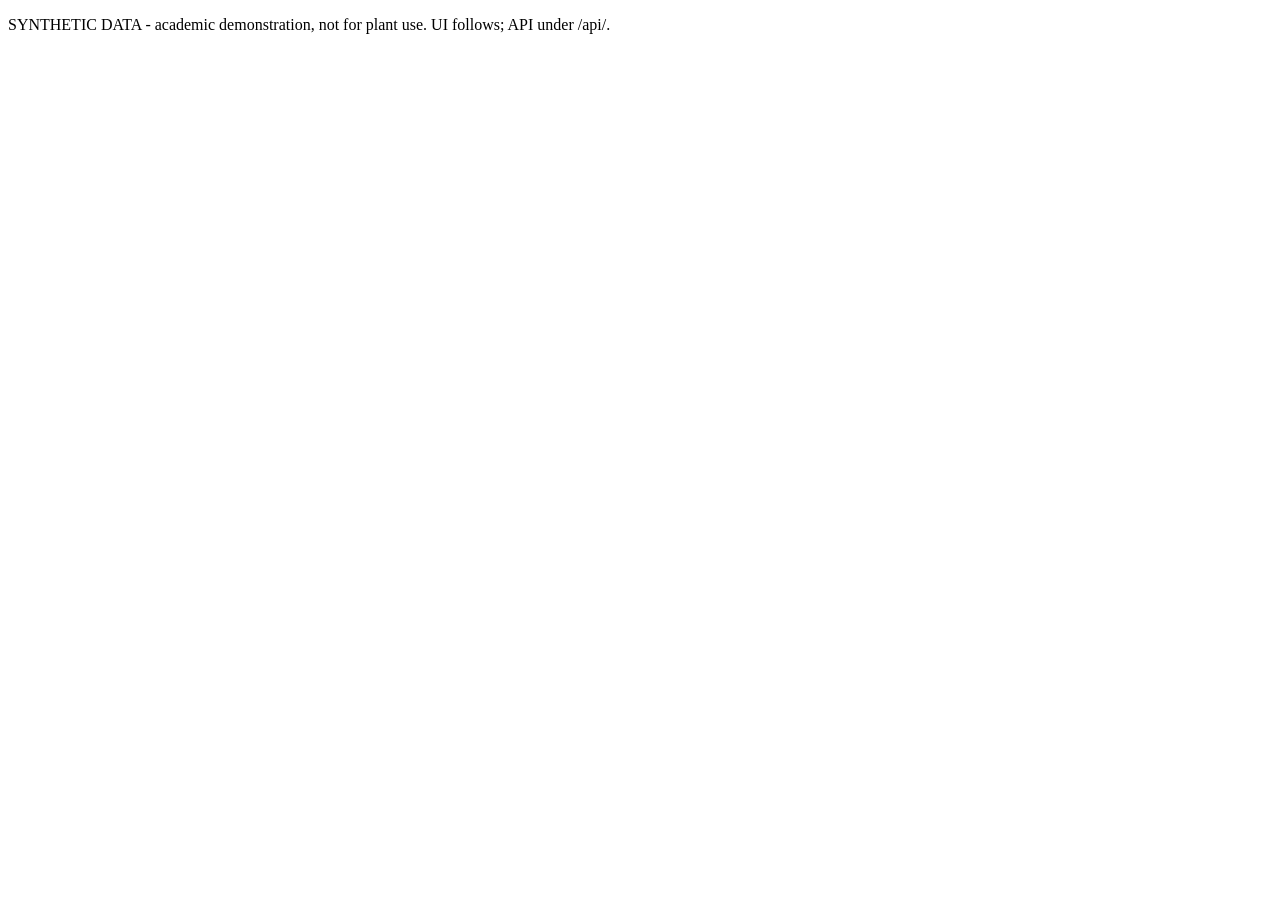
==== web/static/index.html @ 05fdc31d "feat(web): API server with mock mode and contract tests Co-Authored-By: Claude Opus 5.5 <noreply@ant" ====
<!doctype html>
<html lang="en"><head><meta charset="utf-8"><title>Biofouling UDE Demo</title></head>
<body><p>SYNTHETIC DATA - academic demonstration, not for plant use. UI follows; API under /api/.</p></body></html>
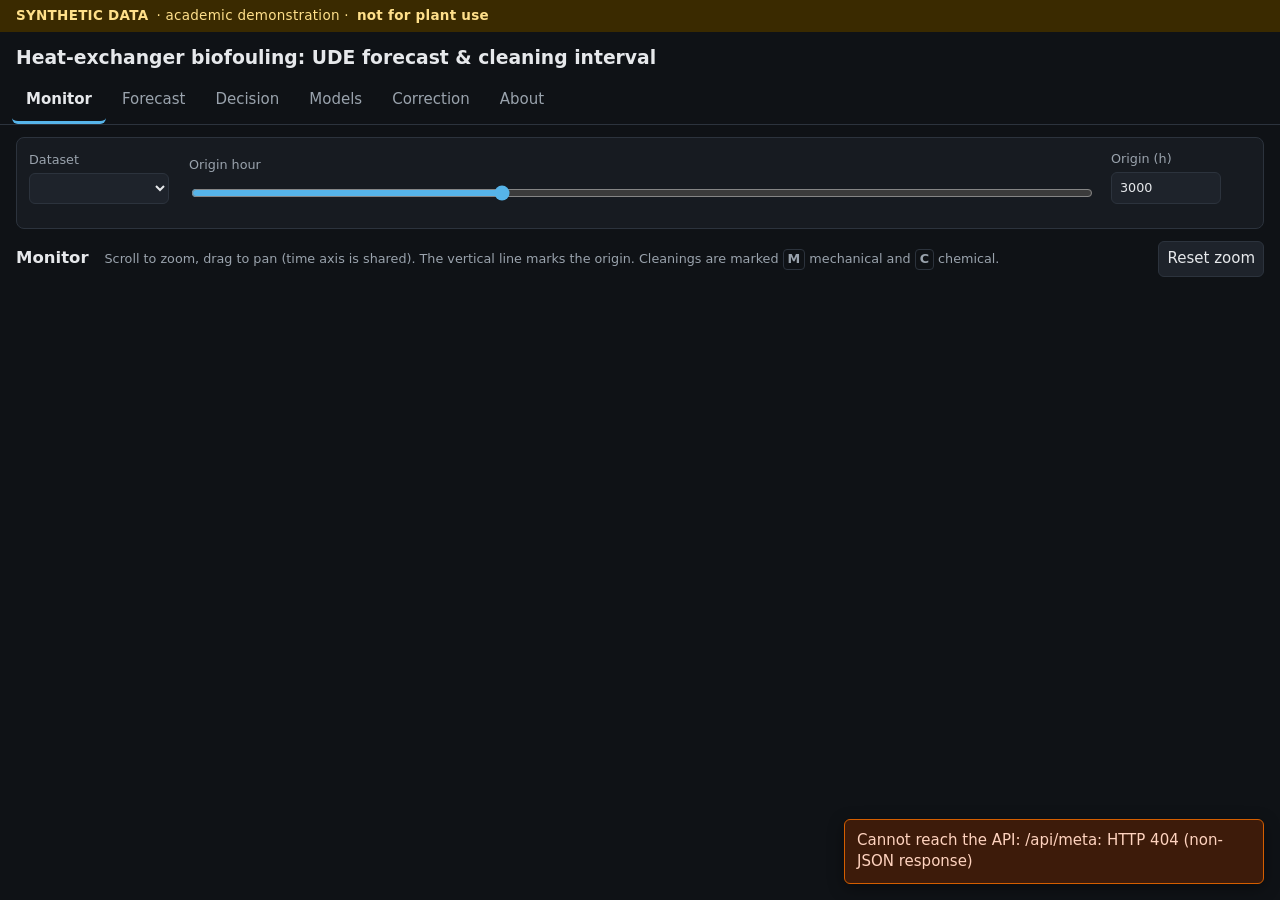
==== commit 0436880d: "feat(web): interactive dashboard (monitor, forecast, decision, models, correction, about) Co-Authore" ====
--- a/web/static/index.html
+++ b/web/static/index.html
@@ -1,3 +1,186 @@
 <!doctype html>
-<html lang="en"><head><meta charset="utf-8"><title>Biofouling UDE Demo</title></head>
-<body><p>SYNTHETIC DATA - academic demonstration, not for plant use. UI follows; API under /api/.</p></body></html>
+<html lang="en">
+<head>
+  <meta charset="utf-8">
+  <meta name="viewport" content="width=device-width, initial-scale=1">
+  <title>Biofouling UDE Demo</title>
+  <link rel="stylesheet" href="style.css">
+  <script src="vendor/chart.umd.min.js"></script>
+  <script src="vendor/hammer.min.js"></script>
+  <script src="vendor/chartjs-plugin-zoom.min.js"></script>
+</head>
+<body>
+  <header class="site-header">
+    <div class="banner" role="note" aria-label="Data provenance">
+      <strong>SYNTHETIC DATA</strong> · academic demonstration · <strong>not for plant use</strong>
+      <span id="mode-badge" class="badge badge-mode" hidden></span>
+    </div>
+    <div class="title-row">
+      <h1>Heat-exchanger biofouling: UDE forecast &amp; cleaning interval</h1>
+      <p id="disclaimer" class="disclaimer"></p>
+    </div>
+    <nav class="tabs" role="tablist" aria-label="Sections">
+      <button role="tab" id="tab-monitor" aria-controls="panel-monitor" aria-selected="true">Monitor</button>
+      <button role="tab" id="tab-forecast" aria-controls="panel-forecast" aria-selected="false" tabindex="-1">Forecast</button>
+      <button role="tab" id="tab-decision" aria-controls="panel-decision" aria-selected="false" tabindex="-1">Decision</button>
+      <button role="tab" id="tab-models" aria-controls="panel-models" aria-selected="false" tabindex="-1">Models</button>
+      <button role="tab" id="tab-correction" aria-controls="panel-correction" aria-selected="false" tabindex="-1">Correction</button>
+      <button role="tab" id="tab-about" aria-controls="panel-about" aria-selected="false" tabindex="-1">About</button>
+    </nav>
+  </header>
+
+  <main>
+    <!-- shared dataset / origin controls -->
+    <section class="controls shared" aria-label="Dataset and origin">
+      <label>Dataset
+        <select id="dataset"></select>
+      </label>
+      <p id="dataset-desc" class="hint"></p>
+      <label class="grow">Origin hour <output id="origin-out" for="origin"></output>
+        <input type="range" id="origin" min="11" max="8759" step="1" value="3000">
+      </label>
+      <label>Origin (h)
+        <input type="number" id="origin-num" min="11" max="8759" step="1" value="3000">
+      </label>
+    </section>
+
+    <!-- 1 Monitor -->
+    <section role="tabpanel" id="panel-monitor" aria-labelledby="tab-monitor">
+      <div class="panel-head">
+        <h2>Monitor</h2>
+        <p class="hint">Scroll to zoom, drag to pan (time axis is shared). The vertical line marks the origin. Cleanings are marked
+          <span class="key">M</span> mechanical and <span class="key">C</span> chemical.</p>
+        <button id="reset-zoom" type="button">Reset zoom</button>
+      </div>
+      <div class="chart-grid" id="monitor-charts"></div>
+    </section>
+
+    <!-- 2 Forecast -->
+    <section role="tabpanel" id="panel-forecast" aria-labelledby="tab-forecast" hidden>
+      <div class="panel-head"><h2>Forecast</h2></div>
+      <form class="controls" id="forecast-form" onsubmit="return false">
+        <label>Horizon <output id="horizon-out" for="horizon"></output>
+          <input type="range" id="horizon" min="24" max="720" step="24" value="168">
+        </label>
+        <label>Model
+          <select id="model">
+            <option value="ude">UDE ensemble</option>
+            <option value="ode">Plain ODE</option>
+            <option value="persistence">Persistence</option>
+          </select>
+        </label>
+        <label>Future inputs
+          <select id="exog">
+            <option value="climatology">Climatology (seasonal T, nominal flow)</option>
+            <option value="oracle">Oracle (measured future T, flow)</option>
+          </select>
+        </label>
+        <label>Temperature offset <output id="toff-out" for="toff"></output>
+          <input type="range" id="toff" min="-5" max="5" step="0.5" value="0">
+        </label>
+        <fieldset class="cleanings">
+          <legend>Planned cleanings in the horizon</legend>
+          <div class="row">
+            <label>Hour <input type="number" id="clean-hour" step="1"></label>
+            <label>Type
+              <select id="clean-type"><option value="mechanical">mechanical</option><option value="chemical">chemical</option></select>
+            </label>
+            <button type="button" id="clean-add">Add</button>
+            <button type="button" id="clean-dataset">Use dataset's schedule</button>
+            <button type="button" id="clean-clear">Clear</button>
+          </div>
+          <ul id="clean-list" aria-live="polite"></ul>
+        </fieldset>
+        <button type="button" id="run-forecast" class="primary">Run forecast</button>
+      </form>
+      <div id="ttl-readout" class="readout" aria-live="polite"></div>
+      <div id="forecast-notes" class="notes"></div>
+      <div class="chart-grid" id="forecast-charts"></div>
+    </section>
+
+    <!-- 3 Decision -->
+    <section role="tabpanel" id="panel-decision" aria-labelledby="tab-decision" hidden>
+      <div class="panel-head">
+        <h2>Decision</h2>
+        <p class="advisory" role="note"><strong>Advisory only:</strong> operator review and plant procedures remain mandatory.</p>
+      </div>
+      <form class="controls" onsubmit="return false">
+        <label>Risk tolerance ε <output id="eps-out" for="eps"></output>
+          <input type="range" id="eps" min="0" max="0.5" step="0.01" value="0.05">
+        </label>
+        <label>Shortest interval (d) <input type="number" id="tmin" min="1" max="90" value="1"></label>
+        <label>Longest interval (d) <input type="number" id="tmax" min="1" max="90" value="90"></label>
+        <button type="button" id="run-decision" class="primary">Evaluate intervals</button>
+      </form>
+      <div id="decision-summary" class="readout" aria-live="polite"></div>
+      <div class="chart-card wide" id="decision-chart-card"></div>
+      <div id="decision-compare"></div>
+      <div id="decision-notes" class="notes"></div>
+    </section>
+
+    <!-- 4 Models -->
+    <section role="tabpanel" id="panel-models" aria-labelledby="tab-models" hidden>
+      <div class="panel-head"><h2>Models</h2></div>
+      <div id="verdict" class="verdict"></div>
+      <div class="controls">
+        <label>Quantity
+          <select id="metric-q"><option value="rf">Rf (vs truth)</option><option value="u">U (vs measured)</option><option value="dp">dP (vs measured)</option></select>
+        </label>
+        <label>Metric
+          <select id="metric-m"><option value="rmse">RMSE</option><option value="mae">MAE</option><option value="r2">R²</option></select>
+        </label>
+      </div>
+      <div class="chart-grid" id="models-charts"></div>
+      <div id="metrics-tables"></div>
+    </section>
+
+    <!-- 5 Correction -->
+    <section role="tabpanel" id="panel-correction" aria-labelledby="tab-correction" hidden>
+      <div class="panel-head">
+        <h2>Learned correction g</h2>
+        <p class="hint">g multiplies the physics deposition rate: g = 1 means the plain physics is kept; g &gt; 1 means the network
+          adds growth, g &lt; 1 removes it. Each panel varies one input with the others held at a reference state.</p>
+      </div>
+      <div id="correction-note" class="readout"></div>
+      <div class="chart-grid" id="correction-charts"></div>
+    </section>
+
+    <!-- 6 About -->
+    <section role="tabpanel" id="panel-about" aria-labelledby="tab-about" hidden>
+      <div class="panel-head"><h2>About</h2></div>
+      <div class="prose">
+        <h3>Problem</h3>
+        <p>Biofilm growing inside cooling-water tubes adds thermal resistance (1/U = 1/U<sub>clean</sub> + R<sub>f</sub>, R<sub>f</sub> = δ/k)
+          and raises the pressure drop and pumping energy. The question is <em>when to clean</em>: cleaning costs money, downtime and
+          (for chemical cleaning) biocide against a permit, while fouling costs heat-duty margin and pumping power, and must stay
+          below thermal and hydraulic limits.</p>
+        <h3>Model</h3>
+        <p>A Universal Differential Equation: the generator's known physics (Ratkowsky temperature factor, lag phase, carrying capacity,
+          shear removal, Darcy-Weisbach/Haaland hydraulics) with a small neural network g that multiplies the deposition rate.
+          It is trained only on <em>measured</em> U and dP, never on R<sub>f</sub>, from a nominal synthetic year; an ensemble of five
+          seeds gives the uncertainty band. The decision tab re-simulates each candidate cleaning interval and adds the ensemble's
+          probability of crossing a limit before the first cleaning.</p>
+        <h3>Limitations</h3>
+        <ul>
+          <li>All data is synthetic, from the project's own generator. There is no real plant data and no plant validation.</li>
+          <li>The UDE shares most of its structure with the generator, so the nominal test is easy; the mismatch dataset is the honest test.</li>
+          <li>The decision layer's first-cycle risk rule is a prototype: five members cannot resolve small probabilities, and costs come
+            from the generator, not from the UDE.</li>
+          <li>Cost constants are illustrative, not plant data.</li>
+        </ul>
+        <h3>References</h3>
+        <ul>
+          <li>Rao et al. (2009), <cite>Biofouling</cite> 25(7), 581-591, doi:10.1080/08927010903016543. Fouling of a heat exchanger at a
+            nuclear test reactor, Kalpakkam (one facility; not generalised).</li>
+          <li>Chen et al. (2024), <cite>Energy</cite> 294, 130814. PSO-LSTM for condenser fouling, cited as precedent only; its reported
+            gains are the authors', not this project's.</li>
+        </ul>
+        <p class="disclaimer">Academic demonstration, not for plant use.</p>
+      </div>
+    </section>
+  </main>
+
+  <div id="toasts" class="toasts" role="status" aria-live="assertive"></div>
+  <script src="app.js"></script>
+</body>
+</html>
--- a/web/static/style.css
+++ b/web/static/style.css
@@ -0,0 +1,104 @@
+:root {
+  --bg: #0f1216;
+  --panel: #171b21;
+  --panel-2: #1e232b;
+  --border: #2c333d;
+  --text: #e6e8eb;
+  --muted: #9aa3ad;
+  --accent: #56b4e9;
+  --warn: #e69f00;
+  --danger: #d55e00;
+  --ok: #009e73;
+  --focus: #f0e442;
+  --radius: 8px;
+  font-size: 15px;
+}
+
+* { box-sizing: border-box; }
+html, body { margin: 0; background: var(--bg); color: var(--text); font-family: system-ui, -apple-system, "Segoe UI", Roboto, sans-serif; line-height: 1.45; }
+body { min-height: 100vh; }
+
+.site-header { position: sticky; top: 0; z-index: 10; background: var(--bg); border-bottom: 1px solid var(--border); }
+.banner { background: #3a2a00; color: #ffe08a; padding: 6px 16px; font-size: 0.9rem; letter-spacing: 0.02em; display: flex; gap: 8px; align-items: center; flex-wrap: wrap; }
+.title-row { padding: 8px 16px 0; }
+h1 { font-size: 1.25rem; margin: 4px 0; }
+h2 { font-size: 1.1rem; margin: 0; }
+h3 { font-size: 1rem; margin: 1.2em 0 0.4em; }
+.disclaimer { color: var(--muted); font-size: 0.85rem; margin: 2px 0 8px; }
+
+.tabs { display: flex; gap: 2px; padding: 0 12px; overflow-x: auto; }
+.tabs [role="tab"] { background: transparent; color: var(--muted); border: 0; border-bottom: 3px solid transparent; padding: 10px 14px; font: inherit; cursor: pointer; white-space: nowrap; }
+.tabs [role="tab"][aria-selected="true"] { color: var(--text); border-bottom-color: var(--accent); font-weight: 600; }
+.tabs [role="tab"]:hover { color: var(--text); }
+
+main { padding: 12px 16px 48px; max-width: 1500px; margin: 0 auto; }
+.panel-head { display: flex; gap: 16px; align-items: baseline; flex-wrap: wrap; margin: 8px 0 12px; }
+.hint { color: var(--muted); font-size: 0.85rem; margin: 0; flex: 1 1 320px; }
+.key { display: inline-block; border: 1px solid var(--border); border-radius: 4px; padding: 0 4px; font-weight: 700; }
+
+.controls { display: flex; flex-wrap: wrap; gap: 12px 20px; align-items: flex-end; background: var(--panel); border: 1px solid var(--border); border-radius: var(--radius); padding: 12px; margin-bottom: 12px; }
+.controls label { display: flex; flex-direction: column; gap: 4px; font-size: 0.85rem; color: var(--muted); min-width: 140px; }
+.controls label.grow { flex: 1 1 260px; }
+.controls.shared { position: relative; }
+.controls.shared .hint { flex-basis: 100%; order: 10; }
+output { color: var(--text); font-variant-numeric: tabular-nums; }
+
+input, select, button { font: inherit; color: var(--text); background: var(--panel-2); border: 1px solid var(--border); border-radius: 6px; padding: 6px 8px; }
+input[type="range"] { padding: 0; accent-color: var(--accent); width: 100%; }
+input[type="number"] { width: 110px; }
+button { cursor: pointer; }
+button:hover { border-color: var(--accent); }
+button.primary { background: #0b4f78; border-color: #1a6fa3; font-weight: 600; }
+button[disabled] { opacity: 0.5; cursor: progress; }
+:focus-visible { outline: 3px solid var(--focus); outline-offset: 2px; }
+
+fieldset.cleanings { border: 1px solid var(--border); border-radius: 6px; padding: 8px 10px; margin: 0; flex: 1 1 100%; }
+fieldset.cleanings legend { color: var(--muted); font-size: 0.85rem; padding: 0 4px; }
+fieldset .row { display: flex; gap: 10px; align-items: flex-end; flex-wrap: wrap; }
+#clean-list { list-style: none; padding: 0; margin: 8px 0 0; display: flex; flex-wrap: wrap; gap: 6px; }
+#clean-list li { background: var(--panel-2); border: 1px solid var(--border); border-radius: 999px; padding: 2px 4px 2px 10px; display: flex; gap: 6px; align-items: center; font-size: 0.85rem; }
+#clean-list li button { padding: 0 8px; border-radius: 999px; }
+
+.chart-grid { display: grid; grid-template-columns: repeat(auto-fit, minmax(420px, 1fr)); gap: 12px; }
+.chart-card { background: var(--panel); border: 1px solid var(--border); border-radius: var(--radius); padding: 10px 12px 8px; position: relative; }
+.chart-card.wide { grid-column: 1 / -1; }
+.chart-card h3 { margin: 0 0 4px; font-size: 0.95rem; display: flex; gap: 6px; flex-wrap: wrap; align-items: center; }
+.chart-card .canvas-wrap { position: relative; height: 240px; }
+.chart-card.wide .canvas-wrap { height: 380px; }
+.chart-card .loading { position: absolute; inset: 0; display: flex; align-items: center; justify-content: center; background: rgba(15, 18, 22, 0.6); border-radius: var(--radius); font-size: 0.9rem; }
+
+.badge { font-size: 0.7rem; font-weight: 700; letter-spacing: 0.04em; border-radius: 4px; padding: 1px 6px; border: 1px solid; }
+.badge-synthetic { color: #ffe08a; border-color: #8a6d00; }
+.badge-ml { color: #9fd7f5; border-color: #2a6f96; }
+.badge-physics { color: #9be3c6; border-color: #227a5c; }
+.badge-mode { color: #fff; background: #7a1f00; border-color: #d55e00; }
+
+.readout { background: var(--panel); border: 1px solid var(--border); border-left: 4px solid var(--accent); border-radius: var(--radius); padding: 10px 12px; margin: 0 0 12px; }
+.readout:empty { display: none; }
+.notes { color: var(--muted); font-size: 0.85rem; margin: 0 0 12px; }
+.notes ul { margin: 4px 0; padding-left: 18px; }
+.advisory { background: #3d1b0a; border: 1px solid var(--danger); color: #ffd3bf; border-radius: 6px; padding: 6px 10px; margin: 0; }
+.verdict { background: var(--panel); border: 1px solid var(--border); border-left: 4px solid var(--warn); border-radius: var(--radius); padding: 10px 14px; margin-bottom: 12px; }
+.verdict ul { margin: 4px 0; padding-left: 18px; }
+
+table { border-collapse: collapse; width: 100%; font-size: 0.85rem; font-variant-numeric: tabular-nums; margin: 8px 0 16px; }
+caption { text-align: left; font-weight: 600; padding: 4px 0; color: var(--text); }
+th, td { border-bottom: 1px solid var(--border); padding: 4px 8px; text-align: right; }
+th:first-child, td:first-child { text-align: left; }
+thead th { color: var(--muted); font-weight: 600; }
+td.best { font-weight: 700; text-decoration: underline; }
+.table-wrap { overflow-x: auto; }
+
+.prose { max-width: 820px; background: var(--panel); border: 1px solid var(--border); border-radius: var(--radius); padding: 4px 20px 16px; }
+
+.toasts { position: fixed; right: 16px; bottom: 16px; display: flex; flex-direction: column; gap: 8px; z-index: 50; max-width: min(420px, calc(100vw - 32px)); }
+.toast { background: #3d1b0a; border: 1px solid var(--danger); color: #ffd3bf; padding: 10px 12px; border-radius: 6px; box-shadow: 0 4px 16px rgba(0, 0, 0, 0.4); }
+.toast.info { background: #0d2a3b; border-color: #2a6f96; color: #cfe9f8; }
+
+@media (max-width: 640px) {
+  :root { font-size: 14px; }
+  main { padding: 10px; }
+  .chart-grid { grid-template-columns: 1fr; }
+  .chart-card .canvas-wrap { height: 220px; }
+  .controls label { min-width: 120px; }
+}
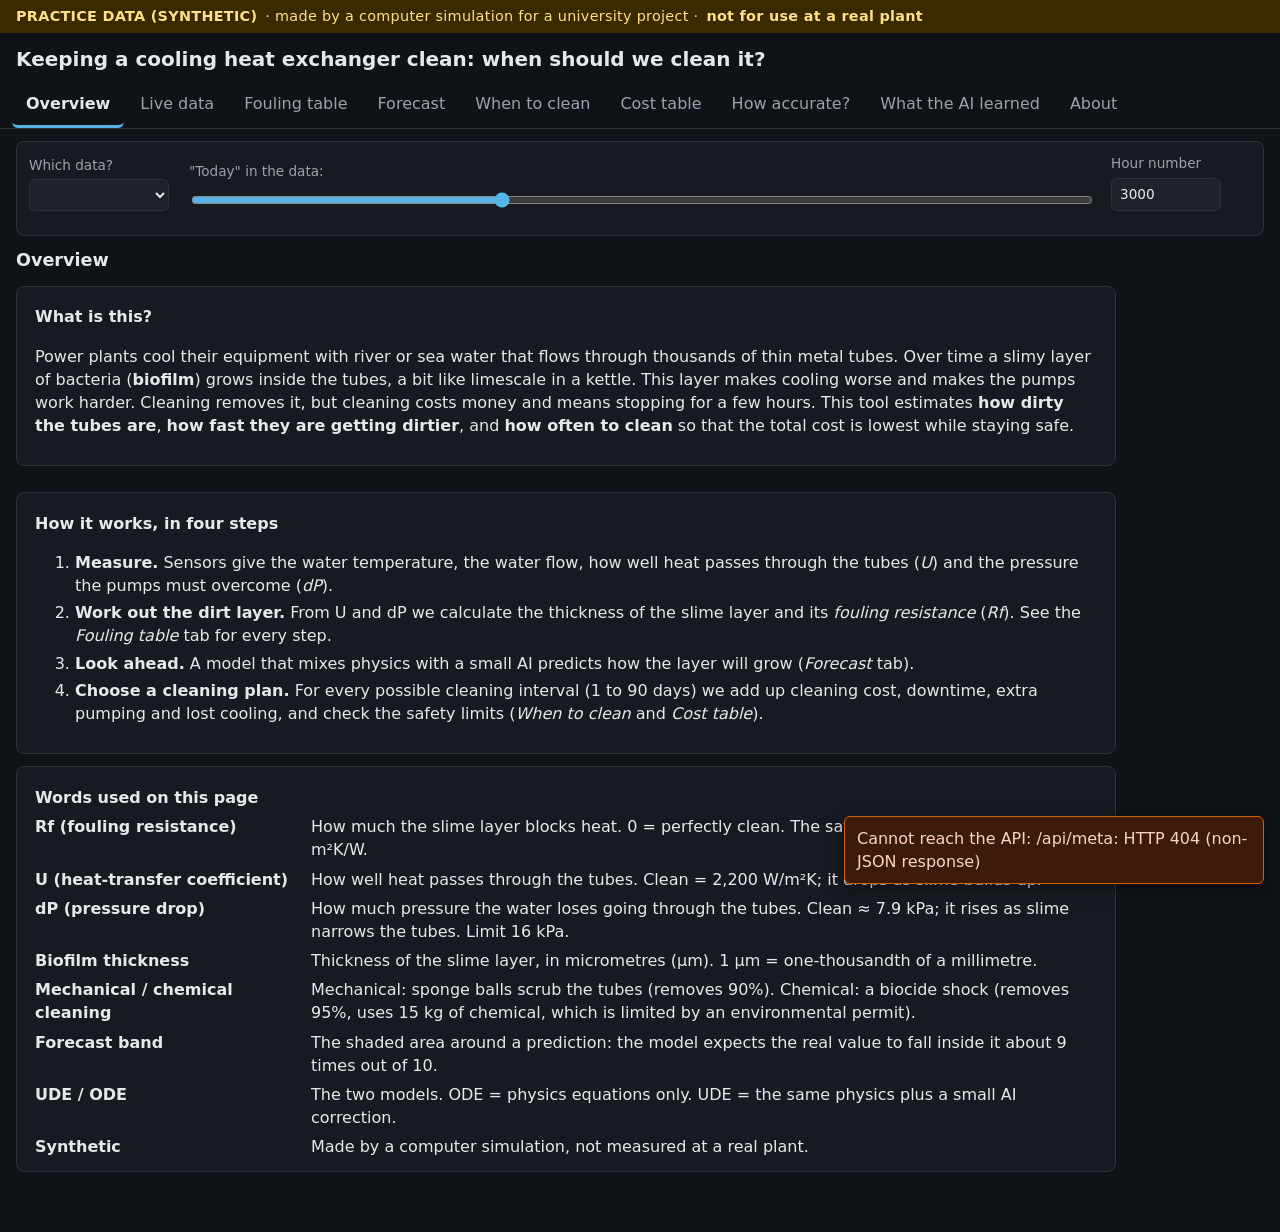
==== commit f399f01e: "Restructure into core/optimizer/legacy packages; plain-language dashboard with fouling and cost tabl" ====
--- a/web/static/index.html
+++ b/web/static/index.html
@@ -12,81 +12,151 @@
 <body>
   <header class="site-header">
     <div class="banner" role="note" aria-label="Data provenance">
-      <strong>SYNTHETIC DATA</strong> · academic demonstration · <strong>not for plant use</strong>
+      <strong>PRACTICE DATA (SYNTHETIC)</strong> · made by a computer simulation for a university project · <strong>not for use at a real plant</strong>
       <span id="mode-badge" class="badge badge-mode" hidden></span>
     </div>
     <div class="title-row">
-      <h1>Heat-exchanger biofouling: UDE forecast &amp; cleaning interval</h1>
+      <h1>Keeping a cooling heat exchanger clean: when should we clean it?</h1>
       <p id="disclaimer" class="disclaimer"></p>
     </div>
     <nav class="tabs" role="tablist" aria-label="Sections">
-      <button role="tab" id="tab-monitor" aria-controls="panel-monitor" aria-selected="true">Monitor</button>
+      <button role="tab" id="tab-overview" aria-controls="panel-overview" aria-selected="true">Overview</button>
+      <button role="tab" id="tab-monitor" aria-controls="panel-monitor" aria-selected="false" tabindex="-1">Live data</button>
+      <button role="tab" id="tab-rftable" aria-controls="panel-rftable" aria-selected="false" tabindex="-1">Fouling table</button>
       <button role="tab" id="tab-forecast" aria-controls="panel-forecast" aria-selected="false" tabindex="-1">Forecast</button>
-      <button role="tab" id="tab-decision" aria-controls="panel-decision" aria-selected="false" tabindex="-1">Decision</button>
-      <button role="tab" id="tab-models" aria-controls="panel-models" aria-selected="false" tabindex="-1">Models</button>
-      <button role="tab" id="tab-correction" aria-controls="panel-correction" aria-selected="false" tabindex="-1">Correction</button>
+      <button role="tab" id="tab-decision" aria-controls="panel-decision" aria-selected="false" tabindex="-1">When to clean</button>
+      <button role="tab" id="tab-costs" aria-controls="panel-costs" aria-selected="false" tabindex="-1">Cost table</button>
+      <button role="tab" id="tab-models" aria-controls="panel-models" aria-selected="false" tabindex="-1">How accurate?</button>
+      <button role="tab" id="tab-correction" aria-controls="panel-correction" aria-selected="false" tabindex="-1">What the AI learned</button>
       <button role="tab" id="tab-about" aria-controls="panel-about" aria-selected="false" tabindex="-1">About</button>
     </nav>
   </header>
 
   <main>
     <!-- shared dataset / origin controls -->
-    <section class="controls shared" aria-label="Dataset and origin">
-      <label>Dataset
+    <section class="controls shared" aria-label="Which data and which moment">
+      <label>Which data?
         <select id="dataset"></select>
       </label>
       <p id="dataset-desc" class="hint"></p>
-      <label class="grow">Origin hour <output id="origin-out" for="origin"></output>
+      <label class="grow">"Today" in the data: <output id="origin-out" for="origin"></output>
         <input type="range" id="origin" min="11" max="8759" step="1" value="3000">
       </label>
-      <label>Origin (h)
+      <label>Hour number
         <input type="number" id="origin-num" min="11" max="8759" step="1" value="3000">
       </label>
     </section>
 
+    <!-- 0 Overview -->
+    <section role="tabpanel" id="panel-overview" aria-labelledby="tab-overview">
+      <div class="panel-head"><h2>Overview</h2></div>
+      <div class="plain">
+        <h3>What is this?</h3>
+        <p>Power plants cool their equipment with river or sea water that flows through thousands of thin metal tubes.
+          Over time a slimy layer of bacteria (<strong>biofilm</strong>) grows inside the tubes, a bit like limescale in a kettle.
+          This layer makes cooling worse and makes the pumps work harder. Cleaning removes it, but cleaning costs money and
+          means stopping for a few hours. This tool estimates <strong>how dirty the tubes are</strong>, <strong>how fast they are
+          getting dirtier</strong>, and <strong>how often to clean</strong> so that the total cost is lowest while staying safe.</p>
+      </div>
+      <p class="hint" id="overview-when"></p>
+      <div class="cards" id="overview-cards" aria-live="polite"></div>
+      <div class="plain">
+        <h3>How it works, in four steps</h3>
+        <ol class="steps">
+          <li><strong>Measure.</strong> Sensors give the water temperature, the water flow, how well heat passes through the tubes
+            (<em>U</em>) and the pressure the pumps must overcome (<em>dP</em>).</li>
+          <li><strong>Work out the dirt layer.</strong> From U and dP we calculate the thickness of the slime layer and its
+            <em>fouling resistance</em> (<em>Rf</em>). See the <em>Fouling table</em> tab for every step.</li>
+          <li><strong>Look ahead.</strong> A model that mixes physics with a small AI predicts how the layer will grow
+            (<em>Forecast</em> tab).</li>
+          <li><strong>Choose a cleaning plan.</strong> For every possible cleaning interval (1 to 90 days) we add up cleaning cost,
+            downtime, extra pumping and lost cooling, and check the safety limits (<em>When to clean</em> and <em>Cost table</em>).</li>
+        </ol>
+      </div>
+      <div class="plain">
+        <h3>Words used on this page</h3>
+        <dl class="glossary">
+          <dt>Rf (fouling resistance)</dt><dd>How much the slime layer blocks heat. 0 = perfectly clean. The safety limit here is 3.0 × 10⁻⁴ m²K/W.</dd>
+          <dt>U (heat-transfer coefficient)</dt><dd>How well heat passes through the tubes. Clean = 2,200 W/m²K; it drops as slime builds up.</dd>
+          <dt>dP (pressure drop)</dt><dd>How much pressure the water loses going through the tubes. Clean ≈ 7.9 kPa; it rises as slime narrows the tubes. Limit 16 kPa.</dd>
+          <dt>Biofilm thickness</dt><dd>Thickness of the slime layer, in micrometres (µm). 1 µm = one-thousandth of a millimetre.</dd>
+          <dt>Mechanical / chemical cleaning</dt><dd>Mechanical: sponge balls scrub the tubes (removes 90%). Chemical: a biocide shock (removes 95%, uses 15 kg of chemical, which is limited by an environmental permit).</dd>
+          <dt>Forecast band</dt><dd>The shaded area around a prediction: the model expects the real value to fall inside it about 9 times out of 10.</dd>
+          <dt>UDE / ODE</dt><dd>The two models. ODE = physics equations only. UDE = the same physics plus a small AI correction.</dd>
+          <dt>Synthetic</dt><dd>Made by a computer simulation, not measured at a real plant.</dd>
+        </dl>
+      </div>
+    </section>
+
     <!-- 1 Monitor -->
-    <section role="tabpanel" id="panel-monitor" aria-labelledby="tab-monitor">
-      <div class="panel-head">
-        <h2>Monitor</h2>
-        <p class="hint">Scroll to zoom, drag to pan (time axis is shared). The vertical line marks the origin. Cleanings are marked
+    <section role="tabpanel" id="panel-monitor" aria-labelledby="tab-monitor" hidden>
+      <div class="panel-head">
+        <h2>Live data</h2>
+        <p class="hint">Scroll to zoom, drag to pan (time axis is shared). The yellow line is "today". Cleanings are marked
           <span class="key">M</span> mechanical and <span class="key">C</span> chemical.</p>
         <button id="reset-zoom" type="button">Reset zoom</button>
       </div>
+      <p class="plain-note"><strong>In plain words:</strong> each chart shows one measurement over the year. Watch the saw-tooth
+        pattern: the slime builds up (Rf and dP go up, U goes down) and then drops back at each cleaning. Dashed red lines are the
+        safety limits.</p>
       <div class="chart-grid" id="monitor-charts"></div>
+    </section>
+
+    <!-- 1b Fouling table -->
+    <section role="tabpanel" id="panel-rftable" aria-labelledby="tab-rftable" hidden>
+      <div class="panel-head"><h2>Fouling table: how Rf is calculated</h2></div>
+      <p class="plain-note"><strong>In plain words:</strong> each row is one moment in the data. We take the sensor readings of the
+        last 12 hours, work out the slime thickness in two independent ways (from U and from dP), average them, and turn the
+        thickness into Rf. The last columns show the result and what it means.</p>
+      <div class="formula" id="rf-formula"></div>
+      <div class="controls">
+        <label>Show one row every
+          <select id="rf-every"><option value="24">day</option><option value="72">3 days</option><option value="168">week</option></select>
+        </label>
+        <label>Show
+          <select id="rf-filter"><option value="all">all rows</option><option value="attention">only rows that need attention</option></select>
+        </label>
+        <button type="button" id="rf-download">Download as CSV</button>
+      </div>
+      <p class="hint" id="rf-summary" aria-live="polite"></p>
+      <div class="table-scroll" id="rf-table-box"></div>
     </section>
 
     <!-- 2 Forecast -->
     <section role="tabpanel" id="panel-forecast" aria-labelledby="tab-forecast" hidden>
       <div class="panel-head"><h2>Forecast</h2></div>
+      <p class="plain-note"><strong>In plain words:</strong> starting from "today", the model predicts the next days. The solid line is
+        its best guess, the shaded band shows how unsure it is, and the white dashed line is what really happened (we know it
+        because the data is simulated). The box below says when the slime is expected to pass the safety limit.</p>
       <form class="controls" id="forecast-form" onsubmit="return false">
-        <label>Horizon <output id="horizon-out" for="horizon"></output>
+        <label>How far ahead <output id="horizon-out" for="horizon"></output>
           <input type="range" id="horizon" min="24" max="720" step="24" value="168">
         </label>
         <label>Model
           <select id="model">
-            <option value="ude">UDE ensemble</option>
-            <option value="ode">Plain ODE</option>
-            <option value="persistence">Persistence</option>
+            <option value="ude">UDE (physics + AI)</option>
+            <option value="ode">ODE (physics only)</option>
+            <option value="persistence">"Nothing changes" (simple guess)</option>
           </select>
         </label>
-        <label>Future inputs
+        <label>Future water temperature
           <select id="exog">
-            <option value="climatology">Climatology (seasonal T, nominal flow)</option>
-            <option value="oracle">Oracle (measured future T, flow)</option>
+            <option value="climatology">Typical for the season</option>
+            <option value="oracle">The real future values (for testing)</option>
           </select>
         </label>
-        <label>Temperature offset <output id="toff-out" for="toff"></output>
+        <label>Make the water warmer/colder by <output id="toff-out" for="toff"></output>
           <input type="range" id="toff" min="-5" max="5" step="0.5" value="0">
         </label>
         <fieldset class="cleanings">
-          <legend>Planned cleanings in the horizon</legend>
+          <legend>Planned cleanings in this period</legend>
           <div class="row">
             <label>Hour <input type="number" id="clean-hour" step="1"></label>
             <label>Type
               <select id="clean-type"><option value="mechanical">mechanical</option><option value="chemical">chemical</option></select>
             </label>
             <button type="button" id="clean-add">Add</button>
-            <button type="button" id="clean-dataset">Use dataset's schedule</button>
+            <button type="button" id="clean-dataset">Use the plant's schedule</button>
             <button type="button" id="clean-clear">Clear</button>
           </div>
           <ul id="clean-list" aria-live="polite"></ul>
@@ -101,16 +171,20 @@
     <!-- 3 Decision -->
     <section role="tabpanel" id="panel-decision" aria-labelledby="tab-decision" hidden>
       <div class="panel-head">
-        <h2>Decision</h2>
-        <p class="advisory" role="note"><strong>Advisory only:</strong> operator review and plant procedures remain mandatory.</p>
-      </div>
+        <h2>When to clean</h2>
+        <p class="advisory" role="note"><strong>Advice only:</strong> plant staff and plant procedures always make the final decision.</p>
+      </div>
+      <p class="plain-note"><strong>In plain words:</strong> each bar is one cleaning plan ("clean every T days"). The bar height is the
+        cost per day, split into its parts. Cleaning very often is expensive (blue/pink); cleaning rarely wastes cooling (orange).
+        Hatched areas are not allowed (a safety limit or the chemical permit would be broken). The yellow line marks the cheapest
+        allowed plan. See the <em>Cost table</em> tab for every number.</p>
       <form class="controls" onsubmit="return false">
-        <label>Risk tolerance ε <output id="eps-out" for="eps"></output>
+        <label>Acceptable risk of passing a limit <output id="eps-out" for="eps"></output>
           <input type="range" id="eps" min="0" max="0.5" step="0.01" value="0.05">
         </label>
-        <label>Shortest interval (d) <input type="number" id="tmin" min="1" max="90" value="1"></label>
-        <label>Longest interval (d) <input type="number" id="tmax" min="1" max="90" value="90"></label>
-        <button type="button" id="run-decision" class="primary">Evaluate intervals</button>
+        <label>Shortest interval (days) <input type="number" id="tmin" min="1" max="90" value="1"></label>
+        <label>Longest interval (days) <input type="number" id="tmax" min="1" max="90" value="90"></label>
+        <button type="button" id="run-decision" class="primary">Compare cleaning plans</button>
       </form>
       <div id="decision-summary" class="readout" aria-live="polite"></div>
       <div class="chart-card wide" id="decision-chart-card"></div>
@@ -118,16 +192,39 @@
       <div id="decision-notes" class="notes"></div>
     </section>
 
+    <!-- 3b Cost table -->
+    <section role="tabpanel" id="panel-costs" aria-labelledby="tab-costs" hidden>
+      <div class="panel-head">
+        <h2>Cost table: every cleaning plan, every number</h2>
+        <p class="advisory" role="note"><strong>Advice only:</strong> plant staff and plant procedures always make the final decision.</p>
+      </div>
+      <p class="plain-note"><strong>In plain words:</strong> for each plan ("clean every T days") the simulator runs the exchanger forward
+        from "today" and adds up four costs. A plan is <strong>allowed</strong> only if no safety limit is passed and the chemical stays
+        within the permit. Compare plans by <strong>cost per day</strong>, because longer plans are simulated over longer periods.</p>
+      <div class="formula" id="cost-formula"></div>
+      <div class="table-scroll short" id="cost-params-box"></div>
+      <div class="controls">
+        <label>Show
+          <select id="cost-filter"><option value="all">all intervals (1-90 days)</option><option value="allowed">only allowed plans</option><option value="every5">every 5th day + recommended</option></select>
+        </label>
+        <button type="button" id="cost-download">Download as CSV</button>
+      </div>
+      <p class="hint" id="cost-summary" aria-live="polite"></p>
+      <div class="table-scroll" id="cost-table-box"></div>
+    </section>
+
     <!-- 4 Models -->
     <section role="tabpanel" id="panel-models" aria-labelledby="tab-models" hidden>
-      <div class="panel-head"><h2>Models</h2></div>
+      <div class="panel-head"><h2>How accurate is it?</h2></div>
+      <p class="plain-note"><strong>In plain words:</strong> we tested every model on data it never saw. Lower error is better.
+        "Coverage" says how often reality fell inside the forecast band (it should be about 0.90).</p>
       <div id="verdict" class="verdict"></div>
       <div class="controls">
         <label>Quantity
           <select id="metric-q"><option value="rf">Rf (vs truth)</option><option value="u">U (vs measured)</option><option value="dp">dP (vs measured)</option></select>
         </label>
-        <label>Metric
-          <select id="metric-m"><option value="rmse">RMSE</option><option value="mae">MAE</option><option value="r2">R²</option></select>
+        <label>Score
+          <select id="metric-m"><option value="rmse">RMSE (typical error)</option><option value="mae">MAE (average error)</option><option value="r2">R² (1 = perfect)</option></select>
         </label>
       </div>
       <div class="chart-grid" id="models-charts"></div>
@@ -137,10 +234,12 @@
     <!-- 5 Correction -->
     <section role="tabpanel" id="panel-correction" aria-labelledby="tab-correction" hidden>
       <div class="panel-head">
-        <h2>Learned correction g</h2>
-        <p class="hint">g multiplies the physics deposition rate: g = 1 means the plain physics is kept; g &gt; 1 means the network
-          adds growth, g &lt; 1 removes it. Each panel varies one input with the others held at a reference state.</p>
-      </div>
+        <h2>What the AI learned</h2>
+        <p class="hint">g multiplies the physics growth rate: g = 1 means the plain physics is kept; g &gt; 1 means the AI
+          adds growth, g &lt; 1 removes it. Each panel changes one input and keeps the others fixed.</p>
+      </div>
+      <p class="plain-note"><strong>In plain words:</strong> the physics equations are not perfect, so a small AI learns a correction
+        factor g. Here it learned that slime grows faster in summer and slower in winter, which matches how the simulator was built.</p>
       <div id="correction-note" class="readout"></div>
       <div class="chart-grid" id="correction-charts"></div>
     </section>
--- a/web/static/style.css
+++ b/web/static/style.css
@@ -11,7 +11,7 @@
   --ok: #009e73;
   --focus: #f0e442;
   --radius: 8px;
-  font-size: 15px;
+  font-size: 16px;
 }
 
 * { box-sizing: border-box; }
@@ -102,3 +102,48 @@
   .chart-card .canvas-wrap { height: 220px; }
   .controls label { min-width: 120px; }
 }
+
+/* ---------- plain-language additions ---------- */
+.plain { background: var(--panel); border: 1px solid var(--border); border-radius: var(--radius); padding: 4px 18px 12px; margin-bottom: 12px; max-width: 1100px; }
+.plain h3 { margin-top: 0.9em; }
+.plain-note { background: #11202b; border: 1px solid #23465c; border-radius: var(--radius); padding: 10px 14px; margin: 0 0 12px; max-width: 1100px; }
+.steps li { margin: 4px 0; }
+.glossary { display: grid; grid-template-columns: minmax(180px, 260px) 1fr; gap: 6px 16px; margin: 0; }
+.glossary dt { font-weight: 700; }
+.glossary dd { margin: 0; color: var(--text); }
+
+.cards { display: grid; grid-template-columns: repeat(auto-fit, minmax(250px, 1fr)); gap: 12px; margin-bottom: 14px; }
+.card { background: var(--panel); border: 1px solid var(--border); border-radius: var(--radius); padding: 14px 16px; }
+.card h3 { margin: 0 0 6px; font-size: 1rem; color: var(--muted); font-weight: 600; }
+.card .big { font-size: 1.7rem; font-weight: 700; line-height: 1.2; }
+.card p { margin: 6px 0 0; }
+.meter { height: 12px; background: var(--panel-2); border: 1px solid var(--border); border-radius: 999px; overflow: hidden; margin-top: 8px; position: relative; }
+.meter span { display: block; height: 100%; }
+.meter-label { display: flex; justify-content: space-between; font-size: 0.75rem; color: var(--muted); }
+
+.status { display: inline-block; font-weight: 700; padding: 1px 8px; border-radius: 999px; border: 1px solid; white-space: nowrap; }
+.status.good { color: #9be3c6; border-color: #227a5c; }
+.status.watch { color: #f6e27a; border-color: #8a7a10; }
+.status.soon { color: #ffbf73; border-color: #a35f00; }
+.status.over { color: #ffb199; border-color: var(--danger); }
+
+.formula { background: var(--panel); border: 1px dashed var(--border); border-radius: var(--radius); padding: 10px 14px; margin-bottom: 12px; font-size: 0.95rem; }
+.formula code { background: var(--panel-2); padding: 1px 6px; border-radius: 4px; font-size: 0.9rem; }
+.formula ul { margin: 6px 0 0; padding-left: 18px; }
+
+.table-scroll { max-height: 70vh; overflow: auto; border: 1px solid var(--border); border-radius: var(--radius); margin-bottom: 16px; }
+.table-scroll.short { max-height: none; }
+.table-scroll table { margin: 0; }
+.table-scroll thead th { position: sticky; top: 0; background: var(--panel-2); z-index: 1; vertical-align: bottom; }
+.table-scroll thead tr.group th { position: static; text-align: center; color: var(--text); border-bottom: 1px solid var(--border); white-space: nowrap; }
+.table-scroll tbody th, .table-scroll thead tr:not(.group) th:first-child { position: sticky; left: 0; background: var(--panel); z-index: 2; }
+.table-scroll thead tr:not(.group) th:first-child { background: var(--panel-2); z-index: 3; }
+#cost-table-box table { font-size: 0.8rem; }
+#cost-table-box th, #cost-table-box td { padding: 4px 6px; }
+#cost-table-box td.reason { min-width: 170px; }
+th.group-result, td.group-result { background: rgba(86, 180, 233, 0.08); }
+tr.highlight td, tr.highlight th { background: rgba(240, 228, 66, 0.12); }
+tr.recommended td, tr.recommended th { background: rgba(0, 158, 115, 0.18); font-weight: 600; }
+tr.not-allowed td { color: var(--muted); }
+td.reason { text-align: left; min-width: 220px; white-space: normal; }
+th .unit { display: block; font-weight: 400; font-size: 0.75rem; color: var(--muted); }
